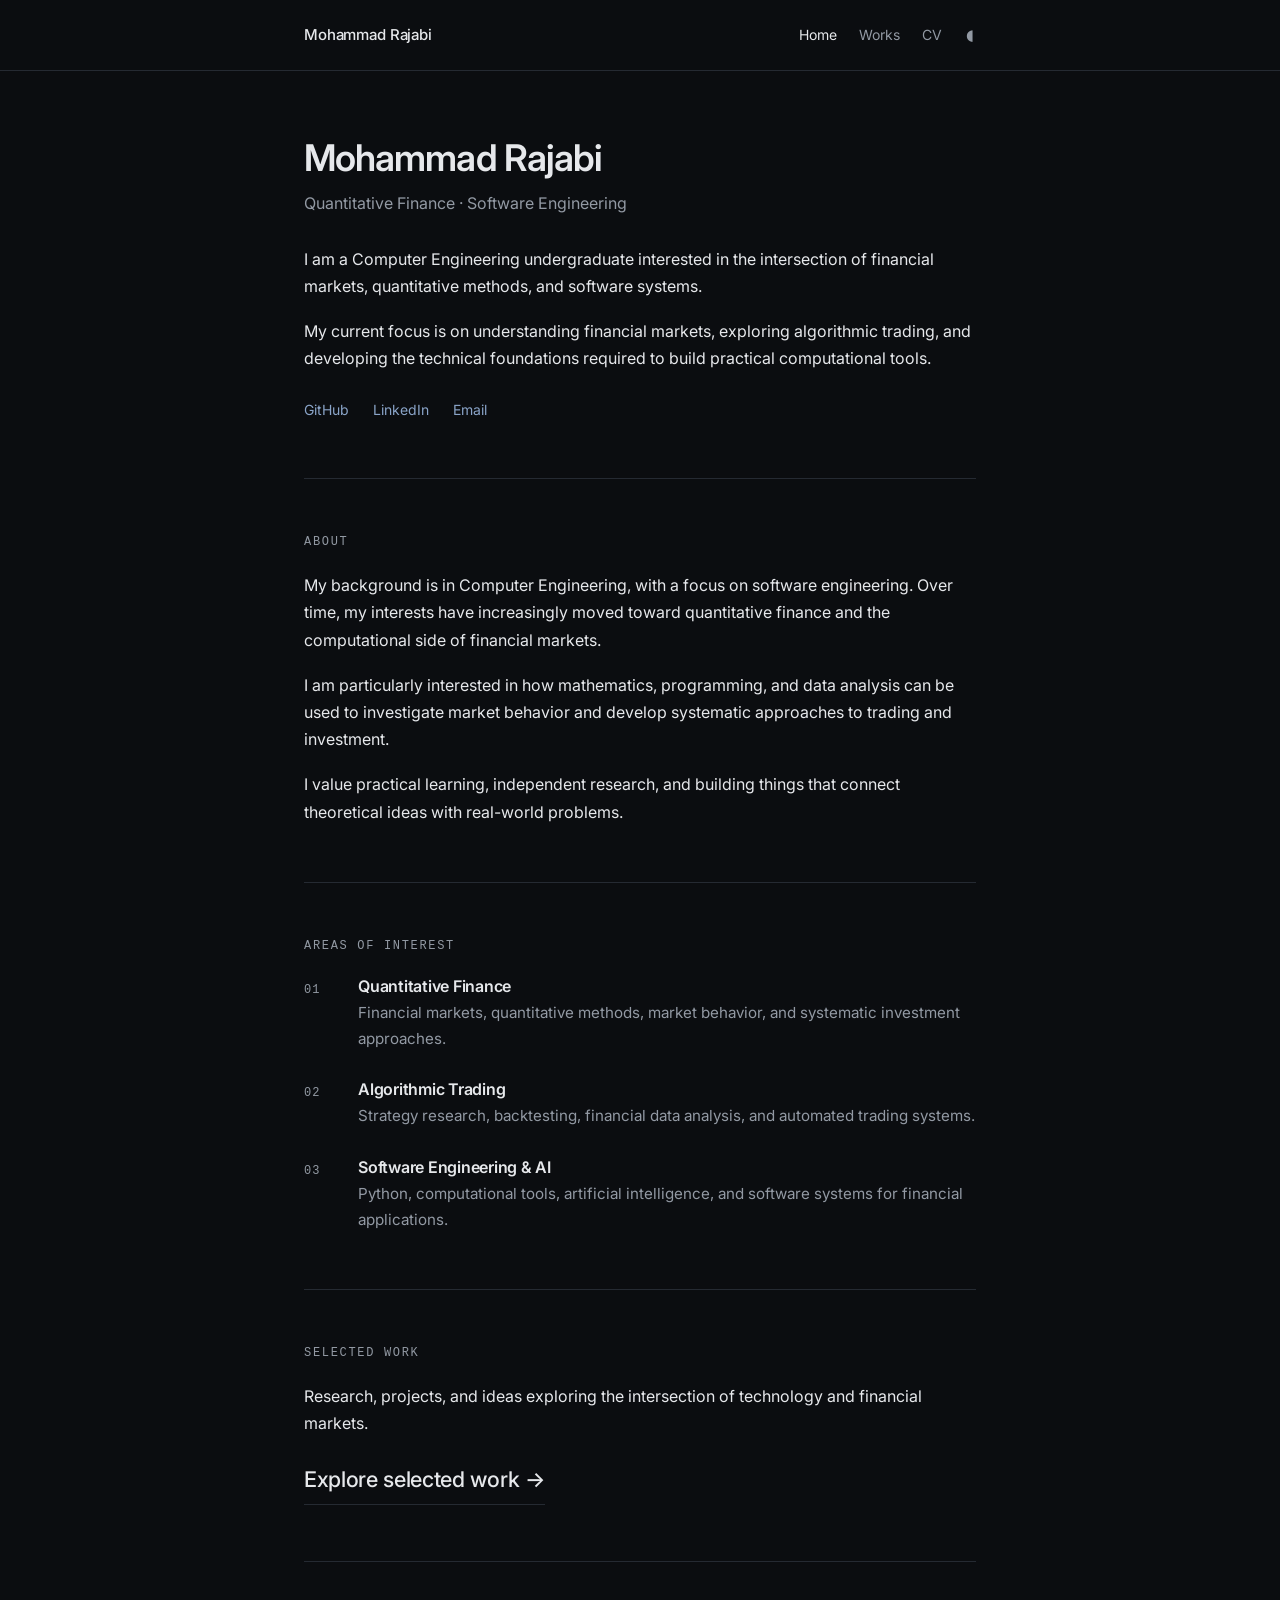
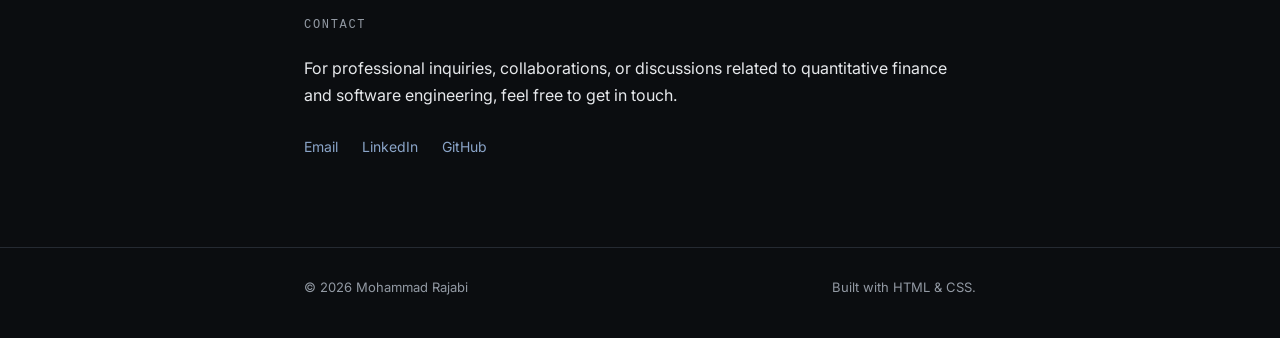
==== index.html @ 16e27b31 "first version of website by deepseek" ====
<!DOCTYPE html>
<html lang="en" data-theme="dark">
<head>
  <meta charset="utf-8">
  <meta name="viewport" content="width=device-width, initial-scale=1">

  <title>Mohammad Rajabi — Quantitative Finance &amp; Software Engineering</title>
  <meta name="description" content="Personal portfolio focused on quantitative finance, algorithmic trading, and software engineering.">

  <meta property="og:type" content="website">
  <meta property="og:title" content="Mohammad Rajabi — Quantitative Finance &amp; Software Engineering">
  <meta property="og:description" content="Personal portfolio focused on quantitative finance, algorithmic trading, and software engineering.">

  <link rel="icon" href="assets/images/favicon.svg" type="image/svg+xml">

  <!-- Applies the saved theme before first paint (prevents a flash of the wrong theme). -->
  <script src="assets/js/theme.js"></script>

  <link rel="preconnect" href="https://fonts.googleapis.com">
  <link rel="preconnect" href="https://fonts.gstatic.com" crossorigin>
  <link rel="stylesheet" href="https://fonts.googleapis.com/css2?family=Inter:wght@400;500;600&display=swap">
  <link rel="stylesheet" href="assets/css/style.css">
</head>
<body>

  <a class="skip-link" href="#main">Skip to content</a>

  <header class="site-header">
    <div class="container header-inner">
      <a class="brand" href="index.html">Mohammad Rajabi</a>

      <nav class="nav" aria-label="Primary">
        <a href="index.html" aria-current="page">Home</a>
        <a href="works.html">Works</a>
        <a href="cv.pdf">CV</a>
        <button class="theme-toggle" type="button" data-theme-toggle aria-label="Switch to light theme">&#9686;</button>
      </nav>
    </div>
  </header>

  <main id="main" class="container">

    <!-- ============ Hero ============ -->
    <section class="section">
      <h1>Mohammad Rajabi</h1>
      <p class="subtitle">Quantitative Finance &middot; Software Engineering</p>

      <p>I am a Computer Engineering undergraduate interested in the intersection of financial markets, quantitative methods, and software systems.</p>
      <p>My current focus is on understanding financial markets, exploring algorithmic trading, and developing the technical foundations required to build practical computational tools.</p>

      <!-- TODO: replace the profile URLs and email below with your own. -->
      <ul class="links">
        <li><a href="https://github.com/">GitHub</a></li>
        <li><a href="https://www.linkedin.com/">LinkedIn</a></li>
        <li><a href="mailto:hello@example.com">Email</a></li>
      </ul>
    </section>

    <!-- ============ About ============ -->
    <section class="section">
      <h2 class="label">About</h2>

      <p>My background is in Computer Engineering, with a focus on software engineering. Over time, my interests have increasingly moved toward quantitative finance and the computational side of financial markets.</p>
      <p>I am particularly interested in how mathematics, programming, and data analysis can be used to investigate market behavior and develop systematic approaches to trading and investment.</p>
      <p>I value practical learning, independent research, and building things that connect theoretical ideas with real-world problems.</p>
    </section>

    <!-- ============ Areas of Interest ============ -->
    <section class="section">
      <h2 class="label">Areas of Interest</h2>

      <ol class="areas">
        <li>
          <span class="num" aria-hidden="true">01</span>
          <div>
            <h3>Quantitative Finance</h3>
            <p>Financial markets, quantitative methods, market behavior, and systematic investment approaches.</p>
          </div>
        </li>
        <li>
          <span class="num" aria-hidden="true">02</span>
          <div>
            <h3>Algorithmic Trading</h3>
            <p>Strategy research, backtesting, financial data analysis, and automated trading systems.</p>
          </div>
        </li>
        <li>
          <span class="num" aria-hidden="true">03</span>
          <div>
            <h3>Software Engineering &amp; AI</h3>
            <p>Python, computational tools, artificial intelligence, and software systems for financial applications.</p>
          </div>
        </li>
      </ol>
    </section>

    <!-- ============ Selected Work ============ -->
    <section class="section">
      <h2 class="label">Selected Work</h2>

      <p>Research, projects, and ideas exploring the intersection of technology and financial markets.</p>

      <a class="cta" href="works.html">Explore selected work <span aria-hidden="true">&rarr;</span></a>
    </section>

    <!-- ============ Contact ============ -->
    <section class="section">
      <h2 class="label">Contact</h2>

      <p>For professional inquiries, collaborations, or discussions related to quantitative finance and software engineering, feel free to get in touch.</p>

      <ul class="links">
        <li><a href="mailto:hello@example.com">Email</a></li>
        <li><a href="https://www.linkedin.com/">LinkedIn</a></li>
        <li><a href="https://github.com/">GitHub</a></li>
      </ul>
    </section>

  </main>

  <footer class="site-footer">
    <div class="container footer-inner">
      <p>&copy; 2026 Mohammad Rajabi</p>
      <p>Built with HTML &amp; CSS.</p>
    </div>
  </footer>

</body>
</html>
---- assets/css/style.css ----
/* ============================================================
   Mohammad Rajabi — minimal portfolio
   Colors, type and spacing are all defined here.
   ============================================================ */

:root {
  --bg: #0B0D10;
  --text: #E6E8EB;
  --muted: #9299A3;
  --accent: #8AA4C8;
  --border: #252A32;

  --font-sans: "Inter", -apple-system, BlinkMacSystemFont, "Segoe UI", Roboto, Helvetica, Arial, sans-serif;
  --font-mono: ui-monospace, SFMono-Regular, Menlo, Consolas, "Liberation Mono", monospace;

  color-scheme: dark;
}

[data-theme="light"] {
  --bg: #FFFFFF;
  --text: #17191D;
  --muted: #666D78;
  --accent: #365D8D;
  --border: #E5E7EB;

  color-scheme: light;
}

/* ---------- Base ---------- */

*,
*::before,
*::after { box-sizing: border-box; }

body {
  margin: 0;
  background-color: var(--bg);
  color: var(--text);
  font-family: var(--font-sans);
  font-size: 16px;
  line-height: 1.7;
  -webkit-font-smoothing: antialiased;
  -moz-osx-font-smoothing: grayscale;
}

h1, h2, h3 {
  margin: 0 0 12px;
  font-weight: 600;
  line-height: 1.25;
  letter-spacing: -0.015em;
}

h1 {
  font-size: clamp(1.85rem, 5vw, 2.3rem);
  letter-spacing: -0.025em;
  margin-bottom: 10px;
}

h2 { font-size: 1.2rem; }
h3 { font-size: 1rem; }

p { margin: 0 0 18px; }

a { color: var(--accent); text-decoration: none; }
a:hover { text-decoration: underline; text-underline-offset: 2px; }

:focus-visible {
  outline: 2px solid var(--accent);
  outline-offset: 3px;
  border-radius: 2px;
}

::selection { background: var(--accent); color: var(--bg); }

.skip-link { position: absolute; left: -9999px; top: 0; }
.skip-link:focus {
  left: 24px;
  top: 12px;
  z-index: 10;
  padding: 8px 12px;
  background: var(--bg);
  border: 1px solid var(--border);
  color: var(--text);
  font-size: 14px;
}

/* ---------- Layout ---------- */

.container {
  width: 100%;
  max-width: 720px;
  margin: 0 auto;
  padding-left: 24px;
  padding-right: 24px;
}

main {
  padding-top: 64px;
  padding-bottom: 88px;
}

.section {
  margin-top: 56px;
  padding-top: 56px;
  border-top: 1px solid var(--border);
}

.section:first-child {
  margin-top: 0;
  padding-top: 0;
  border-top: 0;
}

/* ---------- Header ---------- */

.site-header { border-bottom: 1px solid var(--border); }

.header-inner {
  display: flex;
  flex-wrap: wrap;
  align-items: center;
  justify-content: space-between;
  gap: 10px 24px;
  padding-top: 22px;
  padding-bottom: 22px;
}

.brand {
  color: var(--text);
  font-size: 15px;
  font-weight: 500;
  letter-spacing: -0.01em;
}

.nav {
  display: flex;
  align-items: center;
  gap: 22px;
  font-size: 14px;
}

.nav a { color: var(--muted); }
.nav a:hover { color: var(--text); text-decoration: none; }
.nav a[aria-current="page"] { color: var(--text); }

.theme-toggle {
  display: inline-flex;
  align-items: center;
  justify-content: center;
  padding: 2px;
  font-family: inherit;
  font-size: 15px;
  line-height: 1;
  color: var(--muted);
  background: none;
  border: 0;
  border-radius: 4px;
  cursor: pointer;
}

.theme-toggle:hover { color: var(--text); }

/* ---------- Text helpers ---------- */

.label {
  font-family: var(--font-mono);
  font-size: 12px;
  font-weight: 500;
  letter-spacing: 0.14em;
  text-transform: uppercase;
  color: var(--muted);
  margin: 0 0 22px;
}

.meta {
  font-family: var(--font-mono);
  font-size: 11.5px;
  letter-spacing: 0.12em;
  text-transform: uppercase;
  color: var(--muted);
  margin: 0 0 10px;
}

.subtitle {
  color: var(--muted);
  margin: 0 0 28px;
}

.lede {
  color: var(--muted);
  font-size: 1.05rem;
  margin-bottom: 36px;
}

/* ---------- Inline link rows ---------- */

.links {
  display: flex;
  flex-wrap: wrap;
  gap: 8px 24px;
  margin: 26px 0 0;
  padding: 0;
  list-style: none;
  font-size: 14px;
}

/* ---------- Areas of interest ---------- */

.areas {
  display: grid;
  gap: 28px;
  margin: 0;
  padding: 0;
  list-style: none;
}

.areas li {
  display: grid;
  grid-template-columns: 42px 1fr;
  gap: 0 12px;
}

.areas .num {
  font-family: var(--font-mono);
  font-size: 12px;
  letter-spacing: 0.08em;
  color: var(--muted);
  padding-top: 4px;
}

.areas h3 { margin: 0 0 4px; }

.areas p {
  margin: 0;
  font-size: 0.95rem;
  color: var(--muted);
}

/* ---------- Call to action ---------- */

.cta {
  display: inline-block;
  margin-top: 6px;
  padding-bottom: 6px;
  font-size: clamp(1.1rem, 3.4vw, 1.35rem);
  font-weight: 500;
  letter-spacing: -0.015em;
  color: var(--text);
  border-bottom: 1px solid var(--border);
}

.cta:hover {
  color: var(--accent);
  border-bottom-color: var(--accent);
  text-decoration: none;
}

/* ---------- Works list ---------- */

.work-item {
  padding: 36px 0;
  border-top: 1px solid var(--border);
}

.work-item:last-child { padding-bottom: 0; }

.work-item h2 {
  font-size: 1.25rem;
  letter-spacing: -0.02em;
  margin: 0 0 10px;
}

.work-item h2 a { color: var(--text); }
.work-item h2 a:hover { color: var(--accent); text-decoration: none; }

.work-item p:not(.meta) {
  color: var(--muted);
  font-size: 0.97rem;
}

.more {
  display: inline-block;
  margin-top: 2px;
  font-size: 14px;
}

/* ---------- Article pages ---------- */

.article .lede { margin-bottom: 32px; }

.back {
  margin-top: 56px;
  padding-top: 28px;
  border-top: 1px solid var(--border);
  font-size: 14px;
}

/* ---------- Footer ---------- */

.site-footer {
  padding: 28px 0 40px;
  border-top: 1px solid var(--border);
  font-size: 13px;
  color: var(--muted);
}

.footer-inner {
  display: flex;
  flex-wrap: wrap;
  justify-content: space-between;
  gap: 4px 24px;
}

.footer-inner p { margin: 0; }

/* ---------- Responsive ---------- */

@media (max-width: 600px) {
  main { padding-top: 44px; padding-bottom: 64px; }
  .section { margin-top: 44px; padding-top: 44px; }
  .nav { gap: 18px; }
  .work-item { padding: 30px 0; }
}
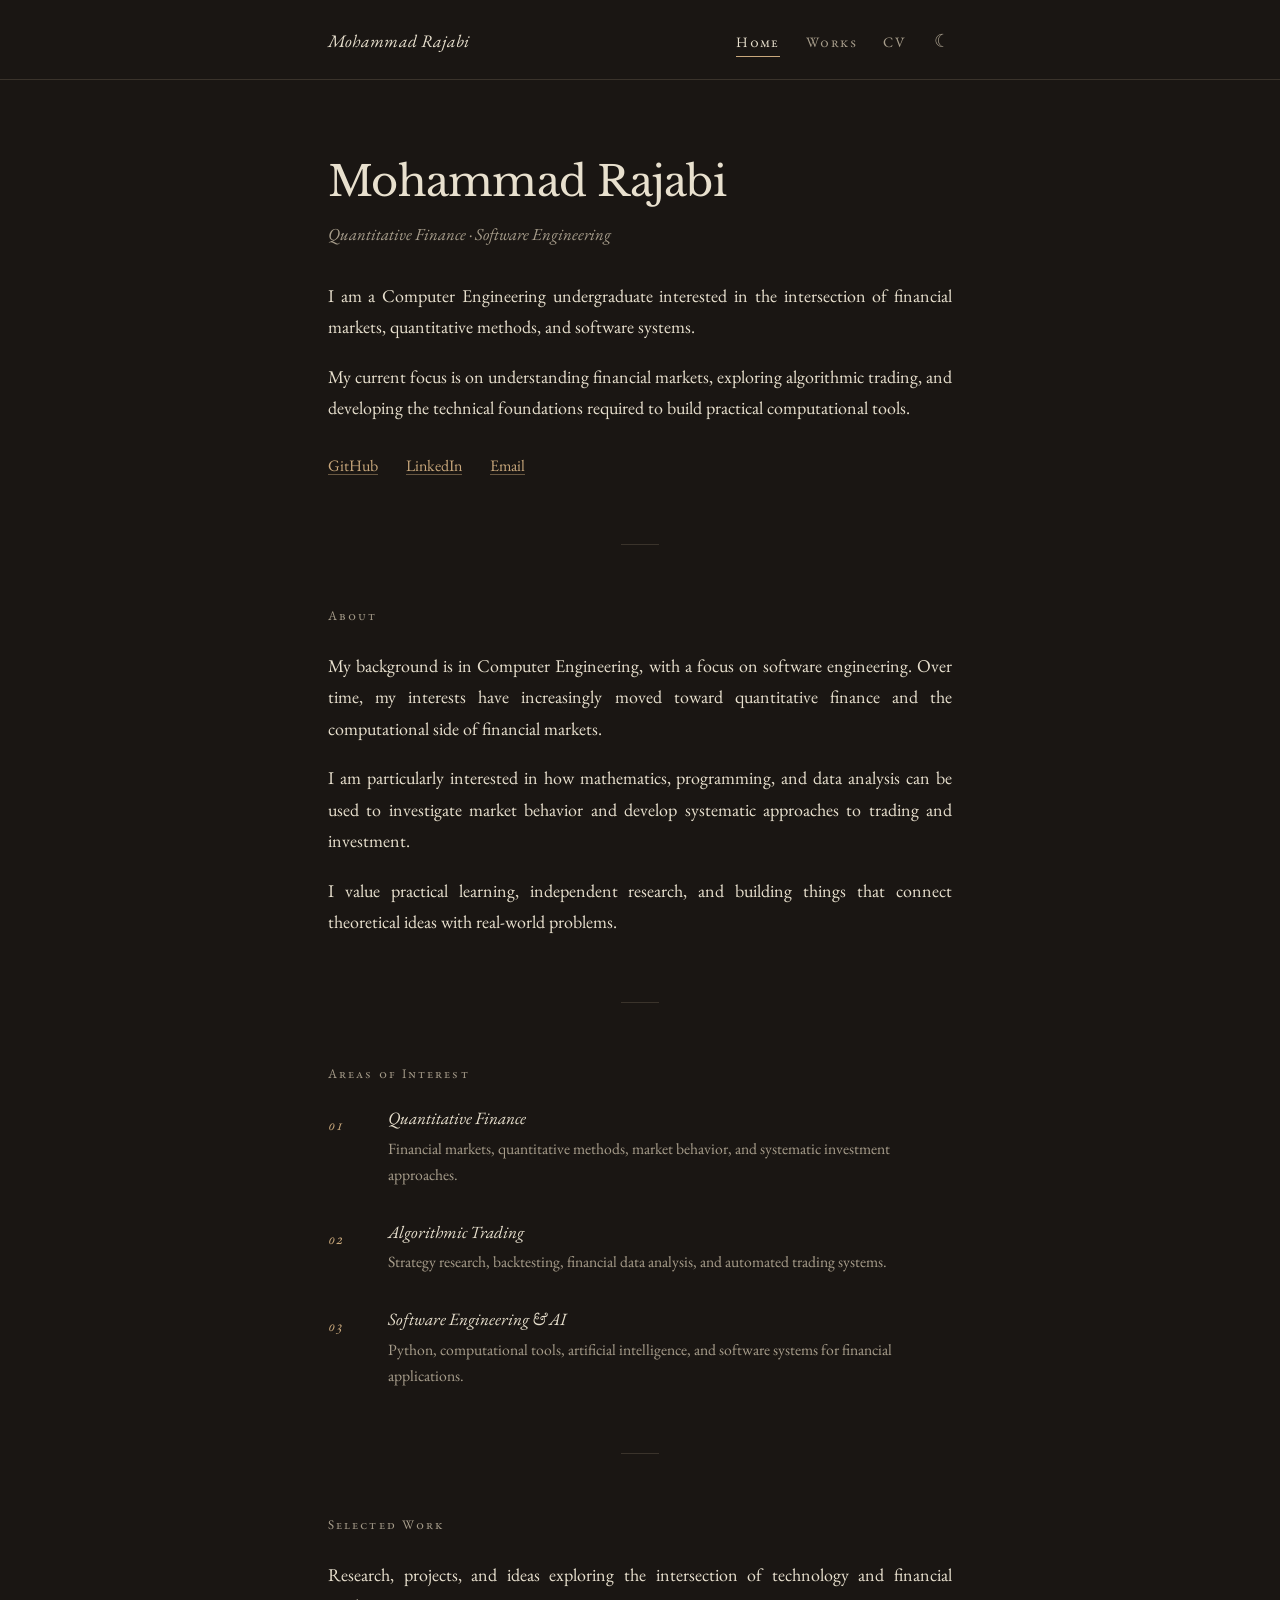
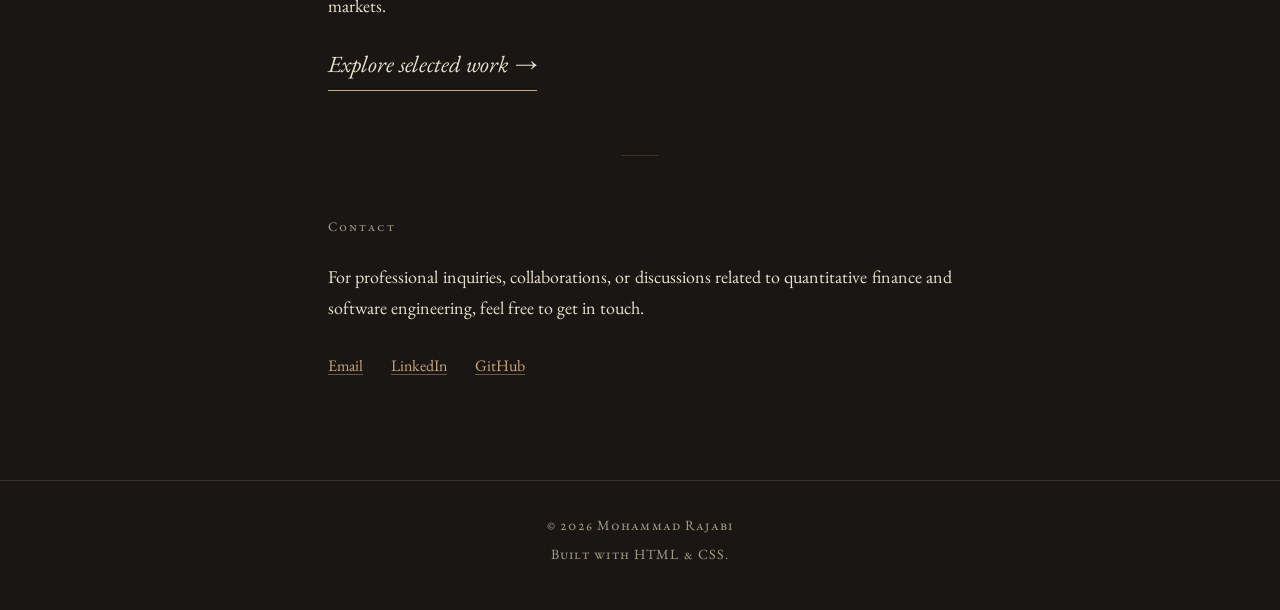
==== commit b60408fc: "change the font" ====
--- a/index.html
+++ b/index.html
@@ -18,7 +18,7 @@
 
   <link rel="preconnect" href="https://fonts.googleapis.com">
   <link rel="preconnect" href="https://fonts.gstatic.com" crossorigin>
-  <link rel="stylesheet" href="https://fonts.googleapis.com/css2?family=Inter:wght@400;500;600&display=swap">
+  <link rel="stylesheet" href="https://fonts.googleapis.com/css2?family=EB+Garamond:ital,wght@0,400;0,500;1,400&family=Libre+Baskerville:ital,wght@0,400;0,700;1,400&display=swap">
   <link rel="stylesheet" href="assets/css/style.css">
 </head>
 <body>
@@ -126,4 +126,4 @@
   </footer>
 
 </body>
-</html>+</html>
--- a/assets/css/style.css
+++ b/assets/css/style.css
@@ -1,29 +1,33 @@
 /* ============================================================
-   Mohammad Rajabi — minimal portfolio
-   Colors, type and spacing are all defined here.
+   Mohammad Rajabi — classical editorial portfolio
+   Cream, old-book palette with serif typography.
    ============================================================ */
 
 :root {
-  --bg: #0B0D10;
-  --text: #E6E8EB;
-  --muted: #9299A3;
-  --accent: #8AA4C8;
-  --border: #252A32;
-
-  --font-sans: "Inter", -apple-system, BlinkMacSystemFont, "Segoe UI", Roboto, Helvetica, Arial, sans-serif;
-  --font-mono: ui-monospace, SFMono-Regular, Menlo, Consolas, "Liberation Mono", monospace;
+  --bg: #F5EFE3;
+  --surface: #EFE6D4;
+  --text: #1E1A15;
+  --muted: #6B6152;
+  --accent: #7A2E26;
+  --border: #D8CDB6;
+  --underline: rgba(122, 46, 38, 0.4);
+
+  --font-serif: "EB Garamond", "Iowan Old Style", "Palatino Linotype", Palatino, Georgia, "Times New Roman", serif;
+  --font-display: "Libre Baskerville", "Iowan Old Style", "Palatino Linotype", Georgia, serif;
+
+  color-scheme: light;
+}
+
+[data-theme="dark"] {
+  --bg: #1A1613;
+  --surface: #221D19;
+  --text: #E8E0CE;
+  --muted: #A89E8C;
+  --accent: #C9A87C;
+  --border: #3A332B;
+  --underline: rgba(201, 168, 124, 0.45);
 
   color-scheme: dark;
-}
-
-[data-theme="light"] {
-  --bg: #FFFFFF;
-  --text: #17191D;
-  --muted: #666D78;
-  --accent: #365D8D;
-  --border: #E5E7EB;
-
-  color-scheme: light;
 }
 
 /* ---------- Base ---------- */
@@ -32,52 +36,82 @@
 *::before,
 *::after { box-sizing: border-box; }
 
+html {
+  -webkit-text-size-adjust: 100%;
+}
+
 body {
   margin: 0;
   background-color: var(--bg);
   color: var(--text);
-  font-family: var(--font-sans);
-  font-size: 16px;
-  line-height: 1.7;
+  font-family: var(--font-serif);
+  font-size: 18px;
+  line-height: 1.75;
+  font-feature-settings: "kern" 1, "liga" 1;
   -webkit-font-smoothing: antialiased;
   -moz-osx-font-smoothing: grayscale;
+  text-rendering: optimizeLegibility;
 }
 
 h1, h2, h3 {
-  margin: 0 0 12px;
-  font-weight: 600;
+  font-family: var(--font-display);
+  font-weight: 400;
   line-height: 1.25;
-  letter-spacing: -0.015em;
+  margin: 0 0 14px;
+  letter-spacing: -0.005em;
 }
 
 h1 {
-  font-size: clamp(1.85rem, 5vw, 2.3rem);
-  letter-spacing: -0.025em;
-  margin-bottom: 10px;
-}
-
-h2 { font-size: 1.2rem; }
-h3 { font-size: 1rem; }
-
-p { margin: 0 0 18px; }
-
-a { color: var(--accent); text-decoration: none; }
-a:hover { text-decoration: underline; text-underline-offset: 2px; }
+  font-size: clamp(1.95rem, 5.2vw, 2.6rem);
+  letter-spacing: -0.018em;
+  margin-bottom: 12px;
+}
+
+h2 { font-size: 1.3rem; }
+h3 { font-size: 1.05rem; }
+
+p {
+  margin: 0 0 1em;
+  text-align: justify;
+  hyphens: auto;
+  -webkit-hyphens: auto;
+}
+
+a {
+  color: var(--accent);
+  text-decoration: underline;
+  text-decoration-thickness: 1px;
+  text-underline-offset: 3px;
+  text-decoration-color: var(--underline);
+  transition: text-decoration-color 140ms ease, color 140ms ease;
+}
+
+a:hover {
+  text-decoration-color: var(--accent);
+}
 
 :focus-visible {
   outline: 2px solid var(--accent);
   outline-offset: 3px;
-  border-radius: 2px;
-}
-
-::selection { background: var(--accent); color: var(--bg); }
-
-.skip-link { position: absolute; left: -9999px; top: 0; }
+  border-radius: 1px;
+}
+
+::selection {
+  background: var(--accent);
+  color: var(--bg);
+}
+
+.skip-link {
+  position: absolute;
+  left: -9999px;
+  top: 0;
+}
+
 .skip-link:focus {
   left: 24px;
   top: 12px;
   z-index: 10;
-  padding: 8px 12px;
+  padding: 8px 14px;
   background: var(--bg);
   border: 1px solid var(--border);
   color: var(--text);
@@ -88,108 +122,159 @@
 
 .container {
   width: 100%;
-  max-width: 720px;
+  max-width: 680px;
   margin: 0 auto;
-  padding-left: 24px;
-  padding-right: 24px;
+  padding-left: 28px;
+  padding-right: 28px;
 }
 
 main {
+  padding-top: 76px;
+  padding-bottom: 100px;
+}
+
+.section {
+  position: relative;
+  margin-top: 64px;
   padding-top: 64px;
-  padding-bottom: 88px;
-}
-
-.section {
-  margin-top: 56px;
-  padding-top: 56px;
-  border-top: 1px solid var(--border);
+}
+
+.section::before {
+  content: "";
+  position: absolute;
+  top: 0;
+  left: 50%;
+  transform: translateX(-50%);
+  width: 38px;
+  height: 1px;
+  background: var(--border);
 }
 
 .section:first-child {
   margin-top: 0;
   padding-top: 0;
-  border-top: 0;
-}
+}
+
+.section:first-child::before { display: none; }
 
 /* ---------- Header ---------- */
 
-.site-header { border-bottom: 1px solid var(--border); }
+.site-header {
+  border-bottom: 1px solid var(--border);
+}
 
 .header-inner {
   display: flex;
   flex-wrap: wrap;
-  align-items: center;
+  align-items: baseline;
   justify-content: space-between;
-  gap: 10px 24px;
-  padding-top: 22px;
+  gap: 12px 24px;
+  padding-top: 26px;
   padding-bottom: 22px;
 }
 
 .brand {
-  color: var(--text);
-  font-size: 15px;
-  font-weight: 500;
-  letter-spacing: -0.01em;
+  font-family: var(--font-serif);
+  font-size: 1.1rem;
+  font-style: italic;
+  color: var(--text);
+  text-decoration: none;
+  letter-spacing: 0.005em;
+}
+
+.brand:hover {
+  color: var(--accent);
+  text-decoration: none;
 }
 
 .nav {
   display: flex;
-  align-items: center;
-  gap: 22px;
-  font-size: 14px;
-}
-
-.nav a { color: var(--muted); }
-.nav a:hover { color: var(--text); text-decoration: none; }
-.nav a[aria-current="page"] { color: var(--text); }
+  align-items: baseline;
+  gap: 26px;
+  font-size: 0.9rem;
+  font-variant: small-caps;
+  letter-spacing: 0.1em;
+}
+
+.nav a {
+  color: var(--muted);
+  text-decoration: none;
+}
+
+.nav a:hover {
+  color: var(--text);
+  text-decoration: none;
+}
+
+.nav a[aria-current="page"] {
+  color: var(--text);
+  border-bottom: 1px solid var(--accent);
+  padding-bottom: 2px;
+}
 
 .theme-toggle {
   display: inline-flex;
   align-items: center;
   justify-content: center;
-  padding: 2px;
-  font-family: inherit;
-  font-size: 15px;
+  padding: 0 2px;
+  font-size: 0;
   line-height: 1;
   color: var(--muted);
   background: none;
   border: 0;
-  border-radius: 4px;
   cursor: pointer;
-}
-
-.theme-toggle:hover { color: var(--text); }
+  border-radius: 2px;
+}
+
+.theme-toggle::before {
+  content: "\263C"; /* ☼ sun */
+  font-family: var(--font-serif);
+  font-size: 1.1rem;
+  line-height: 1;
+}
+
+[data-theme="dark"] .theme-toggle::before {
+  content: "\263E"; /* ☾ moon */
+}
+
+.theme-toggle:hover { color: var(--accent); }
 
 /* ---------- Text helpers ---------- */
 
 .label {
-  font-family: var(--font-mono);
-  font-size: 12px;
-  font-weight: 500;
-  letter-spacing: 0.14em;
-  text-transform: uppercase;
-  color: var(--muted);
-  margin: 0 0 22px;
+  font-family: var(--font-serif);
+  font-size: 0.82rem;
+  font-weight: 400;
+  font-variant: small-caps;
+  letter-spacing: 0.16em;
+  color: var(--muted);
+  margin: 0 0 26px;
 }
 
 .meta {
-  font-family: var(--font-mono);
-  font-size: 11.5px;
+  font-family: var(--font-serif);
+  font-size: 0.8rem;
+  font-variant: small-caps;
   letter-spacing: 0.12em;
-  text-transform: uppercase;
-  color: var(--muted);
-  margin: 0 0 10px;
+  color: var(--muted);
+  margin: 0 0 12px;
+  text-align: left;
 }
 
 .subtitle {
   color: var(--muted);
-  margin: 0 0 28px;
+  font-size: 1.05rem;
+  font-style: italic;
+  margin: 0 0 30px;
+  text-align: left;
 }
 
 .lede {
   color: var(--muted);
-  font-size: 1.05rem;
-  margin-bottom: 36px;
+  font-size: 1.12rem;
+  font-style: italic;
+  line-height: 1.7;
+  margin-bottom: 40px;
 }
 
 /* ---------- Inline link rows ---------- */
@@ -197,18 +282,18 @@
 .links {
   display: flex;
   flex-wrap: wrap;
-  gap: 8px 24px;
-  margin: 26px 0 0;
+  gap: 10px 28px;
+  margin: 28px 0 0;
   padding: 0;
   list-style: none;
-  font-size: 14px;
+  font-size: 1rem;
 }
 
 /* ---------- Areas of interest ---------- */
 
 .areas {
   display: grid;
-  gap: 28px;
+  gap: 34px;
   margin: 0;
   padding: 0;
   list-style: none;
@@ -216,99 +301,131 @@
 
 .areas li {
   display: grid;
-  grid-template-columns: 42px 1fr;
-  gap: 0 12px;
+  grid-template-columns: 44px 1fr;
+  gap: 0 16px;
 }
 
 .areas .num {
-  font-family: var(--font-mono);
-  font-size: 12px;
-  letter-spacing: 0.08em;
-  color: var(--muted);
-  padding-top: 4px;
-}
-
-.areas h3 { margin: 0 0 4px; }
+  font-family: var(--font-serif);
+  font-style: italic;
+  font-size: 1rem;
+  color: var(--accent);
+  padding-top: 3px;
+  font-variant-numeric: oldstyle-nums;
+}
+
+.areas h3 {
+  margin: 0 0 6px;
+  font-family: var(--font-serif);
+  font-style: italic;
+  font-weight: 400;
+  font-size: 1.08rem;
+  color: var(--text);
+  letter-spacing: 0;
+}
 
 .areas p {
   margin: 0;
-  font-size: 0.95rem;
-  color: var(--muted);
+  font-size: 0.98rem;
+  color: var(--muted);
+  line-height: 1.65;
+  text-align: left;
 }
 
 /* ---------- Call to action ---------- */
 
 .cta {
   display: inline-block;
-  margin-top: 6px;
-  padding-bottom: 6px;
-  font-size: clamp(1.1rem, 3.4vw, 1.35rem);
-  font-weight: 500;
-  letter-spacing: -0.015em;
-  color: var(--text);
-  border-bottom: 1px solid var(--border);
+  margin-top: 4px;
+  padding-bottom: 5px;
+  font-family: var(--font-serif);
+  font-size: clamp(1.2rem, 3.6vw, 1.45rem);
+  font-style: italic;
+  color: var(--text);
+  border-bottom: 1px solid var(--accent);
+  text-decoration: none;
 }
 
 .cta:hover {
   color: var(--accent);
-  border-bottom-color: var(--accent);
   text-decoration: none;
 }
 
 /* ---------- Works list ---------- */
 
 .work-item {
-  padding: 36px 0;
+  padding: 40px 0;
   border-top: 1px solid var(--border);
 }
 
+.work-item:first-of-type {
+  border-top: 0;
+  padding-top: 0;
+}
+
 .work-item:last-child { padding-bottom: 0; }
 
 .work-item h2 {
-  font-size: 1.25rem;
-  letter-spacing: -0.02em;
-  margin: 0 0 10px;
-}
-
-.work-item h2 a { color: var(--text); }
-.work-item h2 a:hover { color: var(--accent); text-decoration: none; }
+  font-family: var(--font-display);
+  font-size: 1.4rem;
+  letter-spacing: -0.01em;
+  line-height: 1.35;
+  margin: 0 0 12px;
+}
+
+.work-item h2 a {
+  color: var(--text);
+  text-decoration: none;
+}
+
+.work-item h2 a:hover {
+  color: var(--accent);
+  text-decoration: none;
+}
 
 .work-item p:not(.meta) {
   color: var(--muted);
-  font-size: 0.97rem;
+  font-size: 1rem;
+  line-height: 1.7;
 }
 
 .more {
   display: inline-block;
-  margin-top: 2px;
-  font-size: 14px;
+  margin-top: 6px;
+  font-size: 0.95rem;
+  font-style: italic;
 }
 
 /* ---------- Article pages ---------- */
 
-.article .lede { margin-bottom: 32px; }
+.article .lede { margin-bottom: 36px; }
 
 .back {
-  margin-top: 56px;
-  padding-top: 28px;
+  margin-top: 64px;
+  padding-top: 32px;
   border-top: 1px solid var(--border);
-  font-size: 14px;
+  font-size: 1rem;
+  font-style: italic;
+  text-align: center;
 }
 
 /* ---------- Footer ---------- */
 
 .site-footer {
-  padding: 28px 0 40px;
+  padding: 32px 0 44px;
   border-top: 1px solid var(--border);
-  font-size: 13px;
+  font-size: 0.88rem;
   color: var(--muted);
 }
 
 .footer-inner {
   display: flex;
-  flex-wrap: wrap;
-  justify-content: space-between;
-  gap: 4px 24px;
+  flex-direction: column;
+  align-items: center;
+  gap: 4px;
+  text-align: center;
+  font-variant: small-caps;
+  letter-spacing: 0.08em;
 }
 
 .footer-inner p { margin: 0; }
@@ -316,8 +433,27 @@
 /* ---------- Responsive ---------- */
 
 @media (max-width: 600px) {
-  main { padding-top: 44px; padding-bottom: 64px; }
-  .section { margin-top: 44px; padding-top: 44px; }
+  body { font-size: 17px; }
+
+  p {
+    text-align: left;
+    hyphens: none;
+    -webkit-hyphens: none;
+  }
+
+  main { padding-top: 48px; padding-bottom: 64px; }
+
+  .section { margin-top: 48px; padding-top: 48px; }
+
   .nav { gap: 18px; }
-  .work-item { padding: 30px 0; }
-}+
+  .work-item { padding: 32px 0; }
+
+  .areas { gap: 28px; }
+  .areas li { grid-template-columns: 36px 1fr; gap: 0 12px; }
+
+  .container {
+    padding-left: 22px;
+    padding-right: 22px;
+  }
+}
